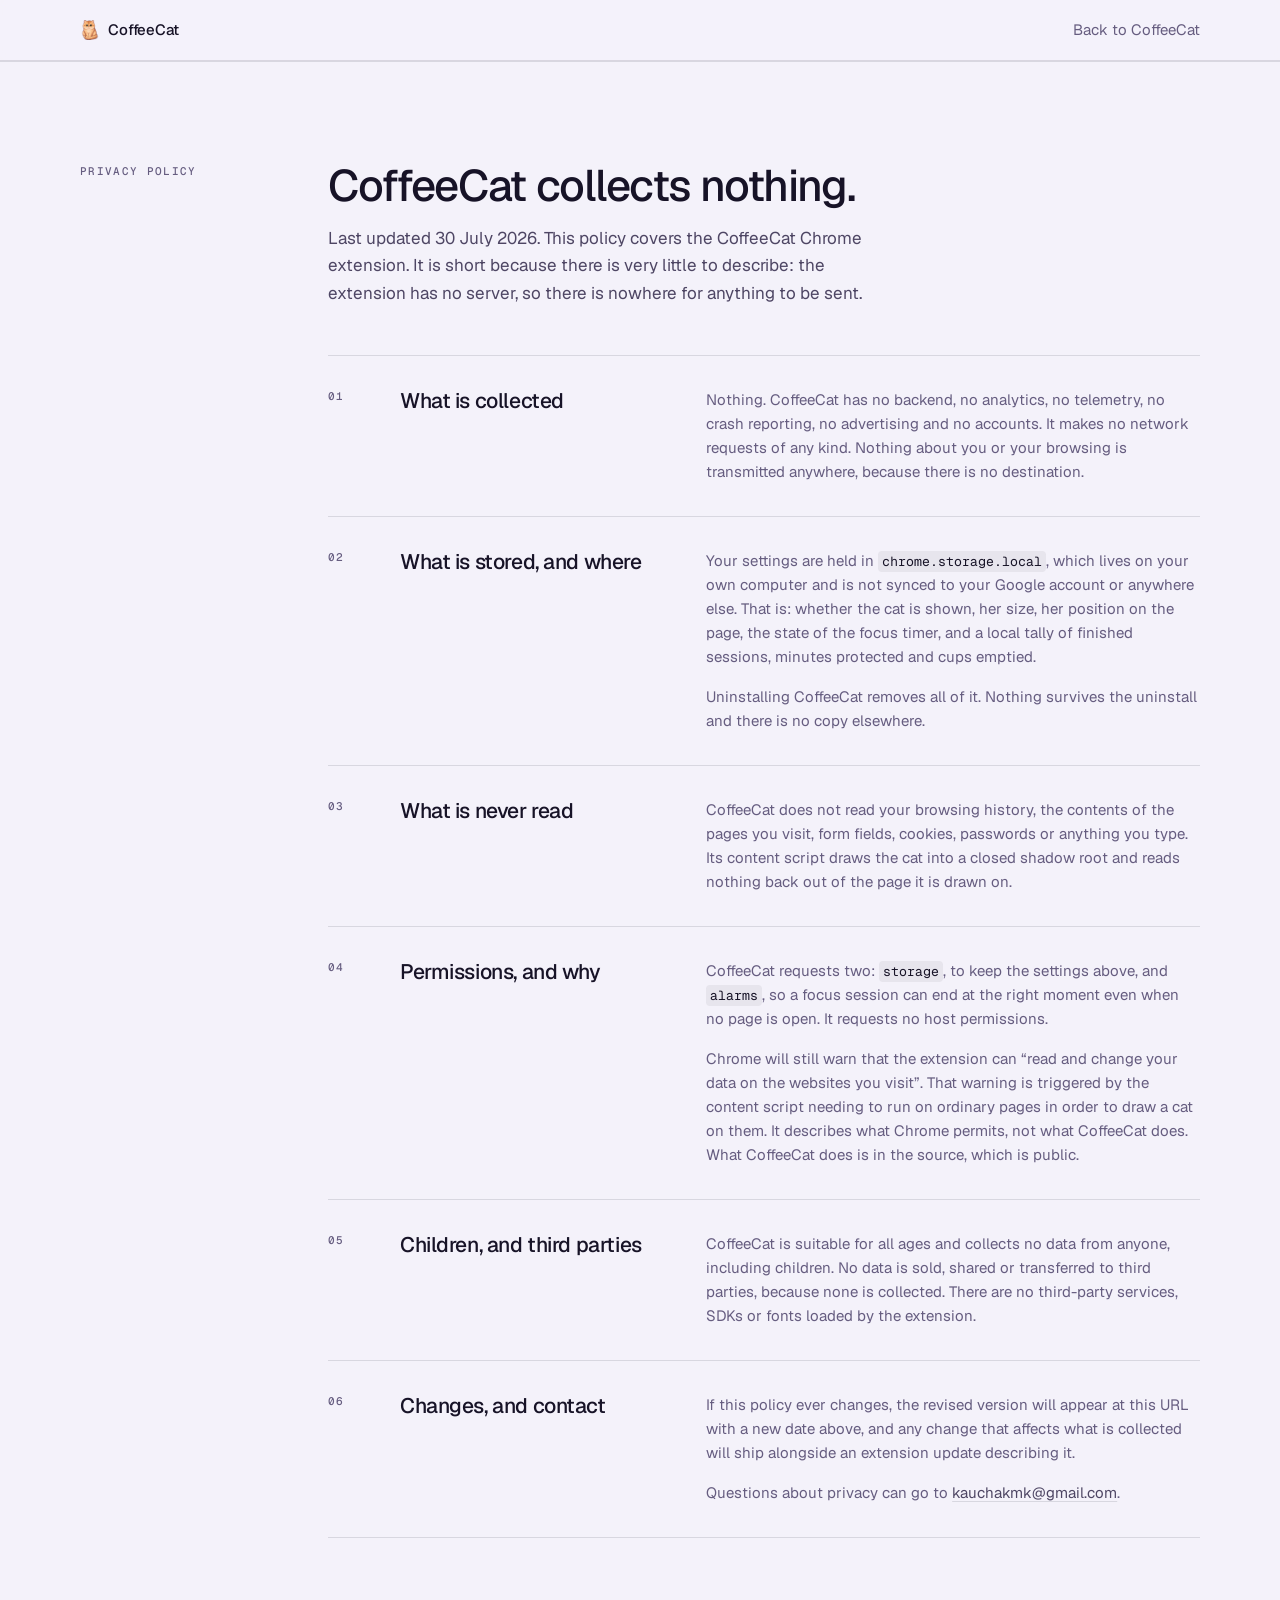
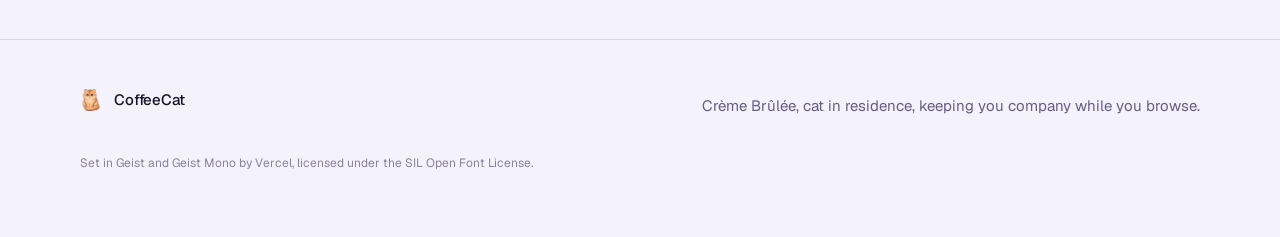
==== site/privacy.html @ c5d27bdf "CAT: creating extension" ====
<!doctype html>
<html lang="en">
  <head>
    <meta charset="utf-8">
    <meta name="viewport" content="width=device-width, initial-scale=1">
    <title>CoffeeCat privacy policy</title>
    <meta name="description" content="CoffeeCat collects nothing. This page is the formal statement of that, and the URL given to the Chrome Web Store.">

    <!-- Same relative-path rule as index.html: serve the repo root, not site/,
         or ../assets 404s. -->
    <link rel="icon" href="../assets/icons/icon-32.png" sizes="32x32">
    <link rel="apple-touch-icon" href="../assets/icons/icon-128.png">
    <link rel="preload" href="fonts/Geist-Variable.woff2" as="font" type="font/woff2" crossorigin>
    <link rel="stylesheet" href="styles.css">
  </head>
  <body>
    <header class="nav">
      <div class="wrap nav-inner">
        <a class="nav-mark" href="index.html">
          <img src="../assets/icons/icon-48.png" alt="">
          CoffeeCat
        </a>
        <nav class="nav-links" aria-label="Sections">
          <a href="index.html">Back to CoffeeCat</a>
        </nav>
      </div>
    </header>

    <!-- No data-reveal attributes anywhere on this page. index.html fades its
         sections in on scroll, which is fine for a marketing page; a policy
         someone has been sent to read should be readable the instant it loads,
         including with JavaScript off. This page loads no scripts at all. -->
    <main id="top">
      <section class="act">
        <div class="wrap act-grid">
          <div class="act-label">
            <p class="eyebrow">Privacy policy</p>
          </div>
          <div class="act-body">
            <div class="section-head">
              <h2>CoffeeCat collects nothing.</h2>
              <p>Last updated 30 July 2026. This policy covers the CoffeeCat Chrome extension. It is short because there is very little to describe: the extension has no server, so there is nowhere for anything to be sent.</p>
            </div>

            <div class="rows">
              <article class="row">
                <span class="row-num" aria-hidden="true">01</span>
                <h3>What is collected</h3>
                <p>Nothing. CoffeeCat has no backend, no analytics, no telemetry, no crash reporting, no advertising and no accounts. It makes no network requests of any kind. Nothing about you or your browsing is transmitted anywhere, because there is no destination.</p>
              </article>

              <article class="row">
                <span class="row-num" aria-hidden="true">02</span>
                <h3>What is stored, and where</h3>
                <div class="row-prose">
                  <p>Your settings are held in <code>chrome.storage.local</code>, which lives on your own computer and is not synced to your Google account or anywhere else. That is: whether the cat is shown, her size, her position on the page, the state of the focus timer, and a local tally of finished sessions, minutes protected and cups emptied.</p>
                  <p>Uninstalling CoffeeCat removes all of it. Nothing survives the uninstall and there is no copy elsewhere.</p>
                </div>
              </article>

              <article class="row">
                <span class="row-num" aria-hidden="true">03</span>
                <h3>What is never read</h3>
                <p>CoffeeCat does not read your browsing history, the contents of the pages you visit, form fields, cookies, passwords or anything you type. Its content script draws the cat into a closed shadow root and reads nothing back out of the page it is drawn on.</p>
              </article>

              <article class="row">
                <span class="row-num" aria-hidden="true">04</span>
                <h3>Permissions, and why</h3>
                <div class="row-prose">
                  <p>CoffeeCat requests two: <code>storage</code>, to keep the settings above, and <code>alarms</code>, so a focus session can end at the right moment even when no page is open. It requests no host permissions.</p>
                  <p>Chrome will still warn that the extension can &ldquo;read and change your data on the websites you visit&rdquo;. That warning is triggered by the content script needing to run on ordinary pages in order to draw a cat on them. It describes what Chrome permits, not what CoffeeCat does. What CoffeeCat does is in the source, which is public.</p>
                </div>
              </article>

              <article class="row">
                <span class="row-num" aria-hidden="true">05</span>
                <h3>Children, and third parties</h3>
                <p>CoffeeCat is suitable for all ages and collects no data from anyone, including children. No data is sold, shared or transferred to third parties, because none is collected. There are no third-party services, SDKs or fonts loaded by the extension.</p>
              </article>

              <article class="row">
                <span class="row-num" aria-hidden="true">06</span>
                <h3>Changes, and contact</h3>
                <div class="row-prose">
                  <p>If this policy ever changes, the revised version will appear at this URL with a new date above, and any change that affects what is collected will ship alongside an extension update describing it.</p>
                  <p>Questions about privacy can go to <a href="mailto:kauchakmk@gmail.com">kauchakmk@gmail.com</a>.</p>
                </div>
              </article>
            </div>
          </div>
        </div>
      </section>
    </main>

    <footer class="site-footer">
      <div class="wrap">
        <span class="footer-mark">
          <img src="../assets/icons/icon-48.png" alt="">
          CoffeeCat
        </span>
        <p>Crème Brûlée, cat in residence, keeping you company while you browse.</p>
        <small>Set in Geist and Geist Mono by Vercel, licensed under the SIL Open Font License.</small>
      </div>
    </footer>
  </body>
</html>
---- site/styles.css ----
/* CoffeeCat marketing site.

   Direction: editorial paper with one dark act, drawn from studio-size.com and
   humanmade.co.jp. Both of those sites reach "designed" the same way, and it is
   almost entirely subtractive:

     - one grotesque, three weights, nothing else
     - five or six colours for the whole page
     - no strokes and no box-shadows anywhere; grouping comes from alignment,
       hairline rules and whitespace instead of from enclosure
     - very tight negative tracking on display type, wide positive tracking on
       small uppercase labels
     - one slow, decisive easing curve used for everything

   The previous sheet did the opposite: a 3-4px plum stroke around every box, a
   hard offset "sticker" shadow under each one, two radial gradients on the body
   and ~20 colour tokens. Enclosing a thing requires no compositional decision,
   which is exactly why generated UI reaches for it. Every deletion below trades
   an enclosure for an alignment.

   What survived from the old sheet, and why:
     - --demo-top / --demo-bot / --on-demo. They depict a page being browsed,
       not site chrome, so they are theme-constant by design (see .browser-page).
     - The .demo-cup geometry block. Those --win-* / --liq-* values are written
       by script.js from tools/render_mug.py output; the site must not drift
       from the sprite the extension actually ships.

   Hue pass (this revision). The page was built on #a85a2e terracotta, which is
   close enough to Anthropic's clay to read as borrowed, and it fought the one
   thing on the page that has to stay warm: an orange cat. Two warm families
   competing is why the chrome never settled. The page now runs a violet
   family (phantom.com's) as the UI colour and leaves warmth entirely to the
   art -- the cat, the coffee, the crema. Complement, not competition.

   The load-bearing rule, and the reason the buttons looked wrong even in the
   old palette: a light accent is a FILL, not a text colour. #ab9ff2 carries
   white at 2.3:1 -- nowhere near legible -- so the primary button is dark ink
   on lavender, which is how Phantom actually sets it. Text-on-paper uses a
   separate, much darker stop (--accent-text). Getting these two confused is
   what produces the washed-out lavender button you see on most clones. */

/* ---------- Fonts ---------- */
/* Vendored under site/fonts/ (SIL OFL, see fonts/LICENSE.txt). Self-hosted
   rather than CDN-linked: the extension has no backend and no network
   dependency, and the site should not acquire one. url()s resolve against this
   stylesheet, so they work whether the repo root is served or index.html is
   opened directly. */

@font-face {
  font-family: "Geist";
  src: url("fonts/Geist-Variable.woff2") format("woff2-variations");
  font-weight: 100 900;
  font-style: normal;
  font-display: swap;
}

@font-face {
  font-family: "Geist Mono";
  src: url("fonts/GeistMono-Variable.woff2") format("woff2-variations");
  font-weight: 100 900;
  font-style: normal;
  font-display: swap;
}

/* ---------- Tokens ---------- */

:root {
  --font: "Geist", system-ui, -apple-system, "Segoe UI", sans-serif;
  --font-mono: "Geist Mono", ui-monospace, SFMono-Regular, Menlo, monospace;

  /* The display unit. Both reference sites set `html { font-size: ~0.694vw }`
     so the whole composition scales as one object -- and in doing so they
     override the visitor's browser font-size preference (WCAG 1.4.4). This
     keeps the proportional feel where it does the work (the wordmark, the
     section numerals, the band rhythm) and leaves body copy in rem, where the
     preference actually matters.

     0.72vw lands at ~10.4px on a 1440 comp; the clamp floor is what keeps the
     wordmark from collapsing on a phone and the ceiling stops it running away
     on a 2560 display. */
  --u: clamp(4px, 0.72vw, 11px);

  /* 4pt grid, unchanged -- it was never the problem. */
  --s1: 4px;   --s2: 8px;   --s3: 12px;  --s4: 16px;
  --s5: 20px;  --s6: 24px;  --s7: 32px;  --s8: 48px;
  --s9: 64px;  --s10: 96px;

  /* Six values for the entire page. The neutrals are not grey -- every one of
     them carries a little of the accent's violet, which is what makes a
     restricted palette read as chosen rather than as default. Contrast against
     --paper, all AA at body size: ink 16.3:1, ink-2 7.9:1, ink-3 5.5:1,
     accent-text 6.1:1. */
  --paper: #f4f2fa;
  --panel: #fbfaff;
  --ink: #171327;
  --ink-2: #4e4664;
  --ink-3: #665d80;
  --rule: rgba(23, 19, 39, 0.12);
  --rule-strong: rgba(23, 19, 39, 0.24);

  /* Three stops of one hue, because one stop cannot do three jobs.

     #ab9ff2 is the brand colour, but it is a *light* colour, and this is a
     light page. Two separate limits bite:
       - as a fill it sits 2.1:1 against --paper, under the 3:1 that a control's
         own boundary needs to be identifiable (WCAG 1.4.11). A lavender pill on
         near-white paper is legible only because of the text inside it.
       - as text it is 2.3:1, which is not a text colour under any rule.
     So the light field runs the fill one step deeper (3.1:1 boundary, 5.3:1
     for the label) and text three steps deeper. The pale original is not lost:
     .act--dark hands both jobs back to it, where a dark ground makes it work.

     --accent-hover deepens rather than lightens. Lightening a pale fill on
     hover weakens the affordance exactly as the pointer commits to it, and it
     would drag the label under AA -- the deeper stop keeps it at 4.7:1. */
  --accent: #8b7ce9;
  --accent-hover: #8272e6;
  --accent-text: #5d43b8;
  --on-accent: #171327;

  /* Focus rings are their own token because they cannot use --accent: a 2px
     lavender ring sits at 2.3:1 against --paper and fails the 3:1 non-text
     minimum (WCAG 1.4.11). --accent-text clears it at 6.1:1, and because the
     dark act re-points --accent-text at the light lavender, one declaration
     stays correct on both fields. */
  --focus: var(--accent-text);

  /* The demo "web page" surface. Deliberately constant: it depicts a page being
     browsed, not site chrome.

     Previously both stops were CAT_RAMP entries (#531a26 / #470928) so the fur
     sat in its own shadow family. That tie is now half kept and half traded on
     purpose: the field is violet so it belongs to the palette, but it lands on
     the warm plum side of violet -- the cat's darkest edge is #470928 (EDGE in
     tools/render_mug.py), and running the panel too blue would leave the
     silhouette floating on an unrelated hue. Do not push these toward indigo
     without looking at the cat. */
  --demo-top: #3b1a4e;
  --demo-bot: #22102f;
  --on-demo: rgba(242, 237, 255, 0.34);
  --on-demo-faint: rgba(242, 237, 255, 0.07);

  /* Type. Display is driven off --u; everything from the lede down is fixed so
     it respects the browser's font-size setting. */
  /* The vw term only bites below ~380px, where --u has bottomed out on its
     clamp floor and "CoffeeCat" at 18u would run 17px past the measure on a
     320px screen. Above that the min() always picks the --u term. */
  --t-display: min(calc(var(--u) * 18), 19vw);
  --t-h2: clamp(30px, 3.6vw, 44px);
  --t-h3: 21px;
  --t-lead: 20px;
  --t-body: 17px;
  --t-small: 15px;
  --t-label: 11px;

  /* Radii are 0 for structure. The single soft value is reserved for the two
     panels that depict a screen, where it reads as a device corner rather than
     as decoration. */
  --r-panel: 18px;

  /* studio-size's curve, at their 300ms. The extension keeps its own HIG timing
     (src/popup.css) -- product chrome and an editorial page have different
     jobs, and pretending otherwise is what makes marketing sites feel like
     settings screens. */
  --ease: cubic-bezier(0.51, 0.01, 0.2, 1);
  --dur: 300ms;

  --nav-h: 60px;

  color-scheme: light;
}

/* No `prefers-color-scheme` block. "One dark act" IS the structure: inverting
   the whole page would flatten the contrast between section (02) and the rest,
   which is the only rhythm the page has. Neither reference site ships a dark
   mode either; each commits to one look. */

/* ---------- Base ---------- */

* {
  box-sizing: border-box;
}

html {
  scroll-behavior: smooth;
  /* Anchor targets must clear the sticky header. */
  scroll-padding-top: calc(var(--nav-h) + var(--s6));
}

body {
  margin: 0;
  background: var(--paper);
  color: var(--ink-2);
  font-family: var(--font);
  font-size: var(--t-body);
  line-height: 1.6;
  -webkit-font-smoothing: antialiased;
  -moz-osx-font-smoothing: grayscale;
  /* Geist ships proportional figures by default; the page has enough numerals
     (times, sizes, step counts) that lining them up is worth one declaration. */
  font-variant-numeric: tabular-nums;
}

h1, h2, h3, p, ol, ul, figure, figcaption, dl, dd {
  margin: 0;
}

/* Deliberately NO `img { max-width: 100% }` reset here. Every image on this
   page sets its own width, and .mug-liquid is sized *wider than its own clip
   window* on purpose -- --liq-w is 10000/FILL_WINDOW.width, ~181%, which is
   what rebuilds the sprite at full cup-box scale inside overflow:hidden. A
   blanket max-width clamps that to 100% and the coffee renders as a narrow
   column stuck to the left wall of the mug. */

/* One container rule for every band on the page. Sections are full-width so a
   dark one bleeds edge to edge with no negative-margin trick; only .wrap
   constrains the measure. */
.wrap {
  width: min(1120px, calc(100vw - var(--s8)));
  margin: 0 auto;
}

/* ---------- Type ---------- */

h1 {
  color: var(--ink);
  font-size: var(--t-display);
  font-weight: 500;
  line-height: 0.84;
  /* Display tracking has to come in hard as size goes up -- this is the single
     most visible difference between set type and default type. */
  letter-spacing: -0.045em;
}

h2 {
  color: var(--ink);
  font-size: var(--t-h2);
  font-weight: 500;
  line-height: 1.04;
  letter-spacing: -0.03em;
  text-wrap: balance;
}

h3 {
  color: var(--ink);
  font-size: var(--t-h3);
  font-weight: 500;
  line-height: 1.25;
  letter-spacing: -0.02em;
}

p {
  color: var(--ink-2);
}

/* The inverse of display tracking: at 11px, uppercase needs air to stay
   legible, and the wide track is what marks it as a label rather than as small
   body copy. */
.eyebrow,
.num,
.row-num {
  font-family: var(--font-mono);
  font-size: var(--t-label);
  font-weight: 500;
  letter-spacing: 0.12em;
  text-transform: uppercase;
  color: var(--ink-3);
}

.lede {
  font-size: var(--t-lead);
  line-height: 1.5;
  max-width: 42ch;
}

code {
  /* Tight horizontal padding: at 0.4em the trailing punctuation after an
     inline <code> visibly detaches from it. */
  padding: 0.15em 0.28em;
  border-radius: 4px;
  background: rgba(23, 19, 39, 0.06);
  color: var(--ink);
  font-family: var(--font-mono);
  font-size: 0.88em;
}

/* ---------- Nav ---------- */

.nav {
  position: sticky;
  top: 0;
  z-index: 10;
  border-bottom: 1px solid var(--rule);
  background: color-mix(in srgb, var(--paper) 82%, transparent);
  backdrop-filter: saturate(1.4) blur(14px);
  -webkit-backdrop-filter: saturate(1.4) blur(14px);
}

.nav-inner {
  display: flex;
  align-items: center;
  justify-content: space-between;
  gap: var(--s6);
  height: var(--nav-h);
}

.nav-mark {
  display: inline-flex;
  align-items: center;
  gap: var(--s2);
  color: var(--ink);
  font-size: var(--t-small);
  font-weight: 500;
  letter-spacing: -0.01em;
  text-decoration: none;
}

.nav-mark img {
  width: 20px;
  height: 20px;
}

.nav-links {
  display: flex;
  gap: var(--s6);
}

.nav-links a {
  color: var(--ink-3);
  font-size: var(--t-small);
  text-decoration: none;
  transition: color var(--dur) var(--ease);
}

.nav-links a:hover {
  color: var(--ink);
}

.nav-toggle {
  display: none;
  align-items: center;
  justify-content: center;
  min-width: 44px;
  min-height: 44px;
  padding: 0 var(--s3);
  border: 1px solid var(--rule-strong);
  border-radius: 999px;
  background: transparent;
  color: var(--ink);
  font: 500 var(--t-small) / 1 var(--font);
}

.nav-toggle[aria-expanded="true"] {
  background: var(--ink);
  color: var(--paper);
}

/* ---------- Buttons ---------- */
/* Scoped to .btn. Styling the bare `a` element -- as the old sheet did -- turned
   every link on the page into a 44px filled button, footer and prose included. */

.btn {
  display: inline-flex;
  align-items: center;
  min-height: 46px;
  padding: 0 var(--s6);
  border: 1px solid transparent;
  border-radius: 999px;
  background: var(--accent);
  color: var(--on-accent);
  font-size: var(--t-small);
  font-weight: 500;
  letter-spacing: -0.005em;
  text-decoration: none;
  transition:
    background-color var(--dur) var(--ease),
    border-color var(--dur) var(--ease),
    color var(--dur) var(--ease);
}

.btn:hover {
  background: var(--accent-hover);
}

/* A hairline and a colour shift, not a raised slab. */
.btn.secondary {
  background: transparent;
  border-color: var(--rule-strong);
  color: var(--ink);
}

.btn.secondary:hover {
  background: rgba(23, 19, 39, 0.04);
  border-color: var(--ink);
}

a:focus-visible,
button:focus-visible {
  outline: 2px solid var(--focus);
  outline-offset: 3px;
  border-radius: 2px;
}

/* ---------- Section spine ---------- */
/* Every section is a numbered act: a mono label in a narrow left column, the
   content in a wide right one. This is what replaced "each section is a card in
   a card grid" -- the page now has a structure instead of a stack. */

.act {
  padding-block: calc(var(--u) * 11);
  border-top: 1px solid var(--rule);
}

.act-grid {
  display: grid;
  grid-template-columns: minmax(0, 200px) minmax(0, 1fr);
  gap: var(--s8);
  align-items: start;
}

/* The label rides along beside its content, which is what gives a long section
   a sense of place. align-self:start is load-bearing -- a stretched grid item
   cannot stick. */
.act-label {
  position: sticky;
  top: calc(var(--nav-h) + var(--s7));
  display: grid;
  gap: var(--s2);
  align-self: start;
}

.act-body {
  min-width: 0;
  display: grid;
  gap: var(--s8);
}

.section-head {
  display: grid;
  gap: var(--s4);
  max-width: 52ch;
}

/* ---------- Hero ---------- */

.hero {
  border-top: 0;
  padding-block: calc(var(--u) * 9) calc(var(--u) * 11);
}

.hero-grid {
  display: grid;
  gap: var(--s5);
}

/* align-items:start, not end. The demo panel is much taller than the copy, and
   bottom-aligning them opened ~200px of dead air between the wordmark and the
   tagline -- a hole in the middle of the reading path. Trailing whitespace at
   the foot of a short column is normal; a gap mid-sentence is not. */
.hero-lower {
  display: grid;
  grid-template-columns: minmax(0, 0.85fr) minmax(300px, 1.15fr);
  gap: var(--s9);
  align-items: start;
  margin-top: var(--s7);
}

/* The children carry their own `max-width` in ch, so they do not need
   `justify-items: start` to keep a sane measure -- and leaving it off lets
   .hero-actions fill the column, which is what the full-width button rule
   under 640px hangs off. */
.hero-copy {
  display: grid;
  gap: var(--s5);
  min-width: 0;
  padding-bottom: var(--s4);
}

.tagline {
  color: var(--ink);
  font-size: var(--t-lead);
  font-weight: 400;
  line-height: 1.35;
  letter-spacing: -0.015em;
  max-width: 24ch;
}

.hero-actions {
  display: flex;
  flex-wrap: wrap;
  gap: var(--s3);
  margin-top: var(--s2);
}

.cat-note {
  display: grid;
  gap: var(--s1);
  max-width: 30ch;
  margin: 0;
  padding-top: var(--s4);
  border-top: 1px solid var(--rule);
  color: var(--ink-3);
  font-size: var(--t-small);
  line-height: 1.45;
}

.cat-note span {
  color: var(--accent-text);
  font-family: var(--font-mono);
  font-size: var(--t-label);
  font-weight: 500;
  letter-spacing: 0.12em;
  text-transform: uppercase;
}

/* ---------- Hero browser demo ---------- */

.browser-demo {
  overflow: hidden;
  border-radius: var(--r-panel);
  background: var(--panel);
}

.browser-bar {
  display: flex;
  align-items: center;
  gap: var(--s2);
  min-height: 40px;
  padding: 0 var(--s4);
  border-bottom: 1px solid var(--rule);
}

/* Hairline outlines rather than the old 2px plum discs -- at this size a heavy
   stroke reads as three loud dots instead of as window furniture. */
.browser-bar span {
  width: 9px;
  height: 9px;
  border: 1px solid var(--rule-strong);
  border-radius: 50%;
}

.browser-bar strong {
  margin-left: var(--s2);
  color: var(--ink-3);
  font-family: var(--font-mono);
  font-size: 12px;
  font-weight: 400;
}

.browser-page {
  position: relative;
  min-height: 420px;
  overflow: hidden;
  background:
    linear-gradient(90deg, var(--on-demo-faint) 1px, transparent 1px),
    linear-gradient(var(--demo-top), var(--demo-bot));
  background-size: 80px 80px, auto;
}

/* Top-left, clear of the cup and the cat's paw. Placed bottom-right, the
   skeleton bars ran underneath both and read as a rendering glitch. */
.feed-lines {
  position: absolute;
  left: var(--s7);
  top: var(--s7);
  display: grid;
  gap: var(--s3);
  width: min(240px, 46%);
}

.feed-lines span {
  height: 12px;
  border-radius: 999px;
  background: var(--on-demo);
}

.feed-lines span:nth-child(2) { width: 82%; }
.feed-lines span:nth-child(3) { width: 60%; }

.demo-cat {
  position: absolute;
  left: 11%;
  bottom: 8%;
  /* Sized so the auto height lands at ~324px -- the buddy art is 0.78:1, and at
     300px wide the box grows to 385px and clips against .browser-page's
     overflow:hidden. */
  width: min(252px, 44%);
}

/* `>` is load-bearing. As `.demo-cat img` this also matched the three mug
   sprite layers, so mug-back, mug-fill and mug-front each cast their own hard
   18px copy of themselves and the three stacked into a dark rectangle sitting
   under the cup. The cat is the only child image element; the cup is a <span>.

   The shadow itself is now soft rather than the old `0 18px 0` hard offset --
   that was the sticker idiom this redesign removed everywhere else, and on the
   dark demo panel it read as a smudge rather than as depth. */
/* This one reads coffeecat-buddy-large.png, not the sprite the extension ships.
   The hero paints the cat at 252px, which wants 504 device px on a 2x display;
   the extension's sprite is cut to the ~181px the float can actually paint. Two
   files rather than one because sharing would either blur the hero or make every
   page in the browser carry the hero's resolution. See tools/render_buddy.py.

   No `image-rendering: pixelated` anywhere on this page any more, on the cat or
   on the mug layers. The art is continuous-tone, so nearest-neighbour was not
   preserving a pixel grid -- there is none to preserve -- it was just dropping
   whichever rows and columns missed the sampling grid. */
.demo-cat > img {
  width: 100%;
  display: block;
  filter: drop-shadow(0 14px 18px rgba(14, 6, 26, 0.5));
}

/* The demo cup is the extension's own sprite, not a lookalike drawn in CSS.
   The --win-* / --liq-* values are written by script.js from the generated
   COFFEECAT_MUG geometry, so this page cannot drift away from the product the
   way a hand-tuned box would. Do not retune these by eye. */
.demo-cup {
  position: absolute;
  right: 4%;
  bottom: 6%;
  width: 31%;
  /* The sprite canvas is square and every layer shares its origin. */
  aspect-ratio: 1;
}

.demo-cup .mug-layer {
  position: absolute;
  inset: 0;
  width: 100%;
  height: 100%;
  display: block;
}

.demo-cup .mug-window {
  position: absolute;
  left: var(--win-x);
  top: var(--win-y);
  width: var(--win-w);
  height: var(--win-h);
  overflow: hidden;
  border-radius: 0 0 50% 50% / 0 0 var(--win-r) var(--win-r);
}

.demo-cup .mug-liquid {
  position: absolute;
  display: block;
  width: var(--liq-w);
  height: var(--liq-h);
  left: var(--liq-x);
  top: var(--liq-y);
}

/* ---------- Brew index ---------- */
/* Transcribed from BREW_MODES in src/popup.js:42-75. If a mode changes there,
   change it here -- the site must not advertise a brew the popup cannot run.

   Was a bordered card stack; now a leader-rule index. A price-list/table-of-
   contents form suits four fixed options far better than four boxes, and the
   rule does the grouping the border used to. */

.index {
  display: grid;
}

.index-row {
  display: grid;
  grid-template-columns: minmax(0, 1fr) auto;
  align-items: baseline;
  gap: var(--s2) var(--s5);
  padding-block: var(--s6);
  border-top: 1px solid var(--rule);
}

.index-row:last-child {
  border-bottom: 1px solid var(--rule);
}

/* The leader lives inside the <dt> because a <dl> row admits only dt/dd -- a
   decorative <span> between them would be invalid markup. */
.index-row dt {
  display: flex;
  align-items: center;
  gap: var(--s4);
  color: var(--ink);
  font-size: var(--t-h3);
  font-weight: 500;
  letter-spacing: -0.02em;
}

.index-row dt::after {
  content: "";
  flex: 1 1 auto;
  height: 1px;
  background: var(--rule);
}

.index-row .dose {
  font-family: var(--font-mono);
  font-size: var(--t-small);
  font-weight: 500;
  letter-spacing: 0.02em;
  text-transform: uppercase;
  color: var(--accent-text);
  white-space: nowrap;
}

.index-row .note {
  grid-column: 1 / -1;
  color: var(--ink-3);
  font-size: var(--t-small);
  max-width: 52ch;
}

/* ---------- The dark act ---------- */

.act--dark {
  /* Scoped token override rather than a media query: this section is dark
     because of what it depicts, not because of a system preference. */
  --paper: #14111f;
  --panel: #1e1a2e;
  --ink: #f3f0fb;
  --ink-2: #a9a2c4;
  --ink-3: #8b83a8;
  --rule: rgba(243, 240, 251, 0.14);
  --rule-strong: rgba(243, 240, 251, 0.28);
  /* On the dark field the brand lavender is finally usable at full strength --
     7.9:1 as text, and any fill made of it is unmistakable against #14111f --
     so the three light-field stops collapse back into one colour. This is the
     only place on the page the brand hue appears undiluted, which is most of
     why the dark act reads as an event rather than as a colour inversion. */
  --accent: #ab9ff2;
  --accent-hover: #bcb0f5;
  --accent-text: #ab9ff2;

  background: var(--paper);
  color: var(--ink-2);
  border-top-color: transparent;
}

.band {
  grid-template-columns: minmax(0, 1fr) minmax(240px, 300px);
  gap: var(--s9);
  align-items: center;
}

@media (min-width: 901px) {
  .band {
    display: grid;
  }
}

.band-copy {
  display: grid;
  gap: var(--s4);
  max-width: 52ch;
}

.intermission-preview {
  display: grid;
  gap: var(--s4);
}

.intermission-page {
  position: relative;
  min-height: 210px;
  overflow: hidden;
  border-radius: var(--r-panel);
  background: linear-gradient(var(--demo-top), var(--demo-bot));
}

.intermission-page span {
  position: relative;
  z-index: 1;
  display: block;
  width: 70%;
  height: 10px;
  margin: var(--s5) auto 0;
  border-radius: 999px;
  background: var(--on-demo);
}

.intermission-page img {
  position: absolute;
  left: 50%;
  bottom: var(--s5);
  z-index: 3;
  width: 92px;
  transform: translateX(-50%);
}

/* The last warm colours on the page, and deliberately so: this is coffee, not
   chrome. The violet field is what lets them stay warm without the page
   reading as two competing temperatures -- against the old terracotta UI these
   browns were just more of the same. Do not violet-shift the coffee. */
.intermission-coffee {
  position: absolute;
  inset: 0;
  z-index: 2;
  background:
    linear-gradient(rgba(123, 62, 25, 0.2), rgba(55, 24, 12, 0.72)),
    rgba(79, 36, 16, 0.7);
  transform: scaleY(0);
  transform-origin: center bottom;
  animation: siteCoffeeRise 4s ease-in-out infinite;
}

.intermission-coffee::before {
  content: "";
  position: absolute;
  left: -10%;
  right: -10%;
  top: -14px;
  height: 30px;
  border-radius: 50%;
  background: rgba(255, 190, 116, 0.28);
}

.intermission-preview figcaption {
  display: grid;
  gap: var(--s1);
}

.intermission-preview strong {
  color: var(--ink);
  font-size: var(--t-small);
  font-weight: 500;
  letter-spacing: -0.01em;
}

.intermission-preview small {
  color: var(--ink-3);
  font-size: 13px;
  line-height: 1.45;
}

@keyframes siteCoffeeRise {
  0%, 20% { transform: scaleY(0.08); }
  70%, 100% { transform: scaleY(1); }
}

/* ---------- Numbered rows ---------- */
/* Replaces .card-grid. Same content, no boxes: a numeral, a heading and a
   measure, separated by hairlines. Three bordered cards in a row all compete
   for the same attention; three rows read in order, which is how the content
   is actually meant to be taken. */

.rows {
  display: grid;
}

.row {
  display: grid;
  grid-template-columns: 3rem minmax(0, 0.8fr) minmax(0, 1.4fr);
  gap: var(--s6);
  align-items: start;
  padding-block: var(--s7);
  border-top: 1px solid var(--rule);
}

.row:last-child {
  border-bottom: 1px solid var(--rule);
}

.row p {
  font-size: var(--t-small);
  color: var(--ink-3);
  max-width: 56ch;
}

/* Rows carried no prose links until the privacy page, so these were falling
   through to the UA's blue. Ink with a muted underline instead: on this palette
   a saturated blue is the loudest thing in the column, and the surrounding text
   is already --ink-3. */
.row p a {
  color: var(--ink-2);
  text-decoration: underline;
  text-decoration-color: var(--rule);
  text-underline-offset: 0.2em;
  transition: text-decoration-color var(--dur) var(--ease);
}

.row p a:hover {
  text-decoration-color: currentColor;
}

/* A row is a three-column grid, so a row with two paragraphs puts the second
   one in column 1 -- a 3rem gutter, which wraps it to roughly one word per
   line. Wrapping the prose keeps it a single grid item however many paragraphs
   it holds. The privacy page needs this; index.html's rows are all one
   paragraph and are unaffected. */
.row-prose {
  display: grid;
  gap: var(--s4);
}

.row-prose p {
  margin: 0;
}

/* ---------- Install steps ---------- */

.steps {
  display: grid;
  padding: 0;
  list-style: none;
  counter-reset: step;
}

.steps li {
  display: grid;
  grid-template-columns: 3rem minmax(0, 1fr);
  gap: var(--s6);
  align-items: baseline;
  padding-block: var(--s5);
  border-top: 1px solid var(--rule);
  color: var(--ink);
  font-size: var(--t-body);
  counter-increment: step;
}

.steps li:last-child {
  border-bottom: 1px solid var(--rule);
}

/* A mono numeral in the same column as .row-num, so steps and rows share one
   spine down the page. The old circled counter was a third border idiom. */
.steps li::before {
  content: "0" counter(step);
  font-family: var(--font-mono);
  font-size: var(--t-label);
  font-weight: 500;
  letter-spacing: 0.12em;
  color: var(--ink-3);
}

/* ---------- Notes + footer ---------- */

.notes {
  gap: var(--s4);
  max-width: 68ch;
}

.notes p {
  font-size: var(--t-small);
  color: var(--ink-3);
}

.install-close {
  display: flex;
  align-items: center;
  gap: var(--s4);
  margin-top: var(--s8);
  padding-top: var(--s6);
  border-top: 1px solid var(--rule);
}

/* Height drives, width follows. This was a 56x56 square, which is fine for the
   nav and footer marks (those use icon-48.png, which really is square) but not
   for the buddy art: it is 200x257, so forcing it into a square squashed the cat
   to 78% of her height and she read as short and wide. Setting one dimension is
   safer than object-fit here, because it leaves no phantom box for the flex gap
   to measure against. */
.install-close img {
  height: 56px;
  width: auto;
}

.install-close p {
  display: grid;
  gap: var(--s1);
  margin: 0;
}

.install-close strong {
  color: var(--ink);
  font-size: var(--t-small);
  font-weight: 500;
}

.install-close span {
  color: var(--ink-3);
  font-size: var(--t-small);
}

.site-footer {
  padding-block: var(--s8) var(--s9);
  border-top: 1px solid var(--rule);
}

.site-footer .wrap {
  display: flex;
  flex-wrap: wrap;
  align-items: baseline;
  justify-content: space-between;
  gap: var(--s4);
}

.site-footer p {
  font-size: var(--t-small);
  color: var(--ink-3);
}

.site-footer small {
  flex-basis: 100%;
  margin-top: var(--s5);
  color: var(--ink-3);
  font-size: 12px;
  opacity: 0.75;
}

.footer-mark {
  display: flex;
  align-items: center;
  gap: var(--s3);
  color: var(--ink);
  font-size: var(--t-small);
  font-weight: 500;
  letter-spacing: -0.01em;
}

.footer-mark img {
  width: 22px;
  height: 22px;
}

/* ---------- Scroll reveal ---------- */
/* The hidden state is applied by script.js, never here -- as a static rule it
   would leave the whole page blank for anyone without JS. See script.js. */

[data-reveal].is-hidden {
  opacity: 0;
  transform: translateY(12px);
}

[data-reveal].is-revealed {
  opacity: 1;
  transform: none;
  transition:
    opacity 600ms var(--ease),
    transform 600ms var(--ease);
}

/* ---------- Responsive ---------- */

@media (max-width: 900px) {
  .wrap {
    width: min(1120px, calc(100vw - var(--s6)));
  }

  .act-grid,
  .hero-lower,
  .band {
    grid-template-columns: 1fr;
  }

  .act-grid {
    gap: var(--s6);
  }

  /* Stacked, the label sits directly above its content -- sticking it would
     park it over the heading it introduces. */
  .act-label {
    position: static;
    grid-auto-flow: column;
    justify-content: start;
    gap: var(--s3);
  }

  .hero-lower {
    gap: var(--s8);
    align-items: stretch;
  }

  .browser-page {
    min-height: 340px;
  }

  .row {
    grid-template-columns: 3rem minmax(0, 1fr);
  }

  .row p {
    grid-column: 2;
  }
}

@media (max-width: 640px) {
  /* Five links will not fit beside the mark, and a hamburger for a six-section
     page is more machinery than the page is worth. The spine numerals carry the
     structure once you are scrolling. */
  .nav-inner {
    position: relative;
  }

  .nav-toggle {
    position: absolute;
    top: 8px;
    right: 0;
    z-index: 1;
    display: inline-flex;
  }

  .nav-links {
    position: absolute;
    top: calc(100% + 1px);
    right: 0;
    left: 0;
    display: none;
    flex-direction: column;
    gap: 0;
    padding: var(--s2) var(--s6) var(--s4);
    border-bottom: 1px solid var(--rule);
    background: var(--paper);
  }

  .nav-links.is-open {
    display: flex;
  }

  .nav-links a {
    display: flex;
    align-items: center;
    min-height: 44px;
  }

  .hero-actions .btn {
    flex: 1 1 100%;
    justify-content: center;
  }

  .index-row {
    grid-template-columns: 1fr;
  }

  /* With one column the leader has nothing to lead to. */
  .index-row dt::after {
    display: none;
  }

  .row,
  .steps li {
    grid-template-columns: 1fr;
    gap: var(--s2);
  }

  .row p {
    grid-column: 1;
  }

  .install-close {
    align-items: flex-start;
  }
}

/* Mirrors the guard the extension already ships (src/popup.css:472-483). The
   coffee rise is a decorative 4s loop; it must stop, not just shorten. */
@media (prefers-reduced-motion: reduce) {
  html {
    scroll-behavior: auto;
  }

  *,
  *::before,
  *::after {
    animation-duration: 0.001ms !important;
    animation-iteration-count: 1 !important;
    transition-duration: 0.001ms !important;
  }

  .intermission-coffee {
    animation: none;
    transform: scaleY(0.72);
  }

  /* Belt and braces: script.js already skips the reveal entirely under reduced
     motion, but if it ever failed to run, content must not be left invisible. */
  [data-reveal].is-hidden {
    opacity: 1;
    transform: none;
  }
}
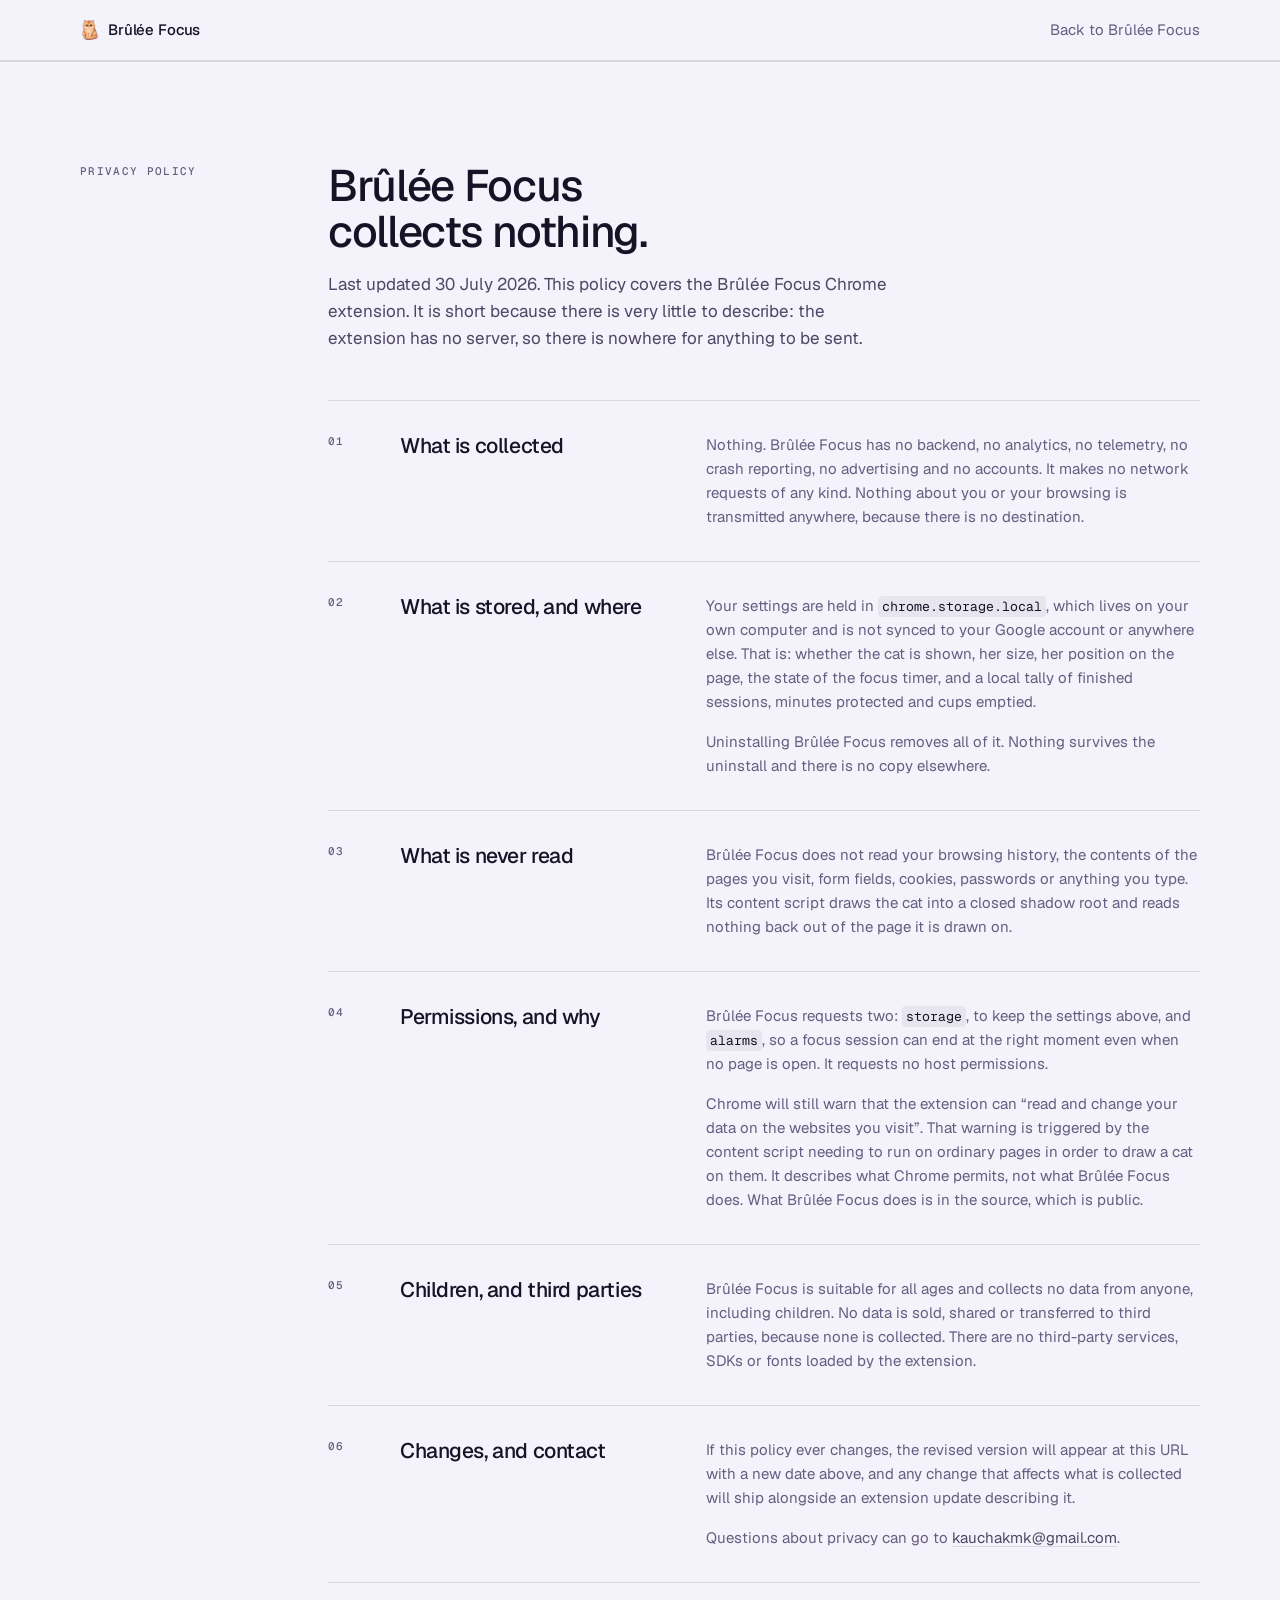
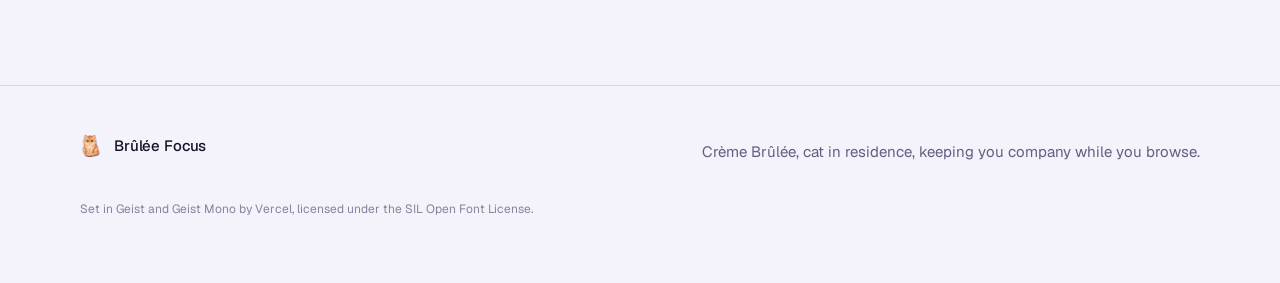
==== commit 9e85c36c: "fixed" ====
--- a/site/privacy.html
+++ b/site/privacy.html
@@ -3,8 +3,8 @@
   <head>
     <meta charset="utf-8">
     <meta name="viewport" content="width=device-width, initial-scale=1">
-    <title>CoffeeCat privacy policy</title>
-    <meta name="description" content="CoffeeCat collects nothing. This page is the formal statement of that, and the URL given to the Chrome Web Store.">
+    <title>Brûlée Focus privacy policy</title>
+    <meta name="description" content="Brûlée Focus collects nothing. This page is the formal statement of that, and the URL given to the Chrome Web Store.">
 
     <!-- Same relative-path rule as index.html: serve the repo root, not site/,
          or ../assets 404s. -->
@@ -18,10 +18,10 @@
       <div class="wrap nav-inner">
         <a class="nav-mark" href="index.html">
           <img src="../assets/icons/icon-48.png" alt="">
-          CoffeeCat
+          Brûlée Focus
         </a>
         <nav class="nav-links" aria-label="Sections">
-          <a href="index.html">Back to CoffeeCat</a>
+          <a href="index.html">Back to Brûlée Focus</a>
         </nav>
       </div>
     </header>
@@ -38,15 +38,15 @@
           </div>
           <div class="act-body">
             <div class="section-head">
-              <h2>CoffeeCat collects nothing.</h2>
-              <p>Last updated 30 July 2026. This policy covers the CoffeeCat Chrome extension. It is short because there is very little to describe: the extension has no server, so there is nowhere for anything to be sent.</p>
+              <h2>Brûlée Focus collects nothing.</h2>
+              <p>Last updated 30 July 2026. This policy covers the Brûlée Focus Chrome extension. It is short because there is very little to describe: the extension has no server, so there is nowhere for anything to be sent.</p>
             </div>
 
             <div class="rows">
               <article class="row">
                 <span class="row-num" aria-hidden="true">01</span>
                 <h3>What is collected</h3>
-                <p>Nothing. CoffeeCat has no backend, no analytics, no telemetry, no crash reporting, no advertising and no accounts. It makes no network requests of any kind. Nothing about you or your browsing is transmitted anywhere, because there is no destination.</p>
+                <p>Nothing. Brûlée Focus has no backend, no analytics, no telemetry, no crash reporting, no advertising and no accounts. It makes no network requests of any kind. Nothing about you or your browsing is transmitted anywhere, because there is no destination.</p>
               </article>
 
               <article class="row">
@@ -54,29 +54,29 @@
                 <h3>What is stored, and where</h3>
                 <div class="row-prose">
                   <p>Your settings are held in <code>chrome.storage.local</code>, which lives on your own computer and is not synced to your Google account or anywhere else. That is: whether the cat is shown, her size, her position on the page, the state of the focus timer, and a local tally of finished sessions, minutes protected and cups emptied.</p>
-                  <p>Uninstalling CoffeeCat removes all of it. Nothing survives the uninstall and there is no copy elsewhere.</p>
+                  <p>Uninstalling Brûlée Focus removes all of it. Nothing survives the uninstall and there is no copy elsewhere.</p>
                 </div>
               </article>
 
               <article class="row">
                 <span class="row-num" aria-hidden="true">03</span>
                 <h3>What is never read</h3>
-                <p>CoffeeCat does not read your browsing history, the contents of the pages you visit, form fields, cookies, passwords or anything you type. Its content script draws the cat into a closed shadow root and reads nothing back out of the page it is drawn on.</p>
+                <p>Brûlée Focus does not read your browsing history, the contents of the pages you visit, form fields, cookies, passwords or anything you type. Its content script draws the cat into a closed shadow root and reads nothing back out of the page it is drawn on.</p>
               </article>
 
               <article class="row">
                 <span class="row-num" aria-hidden="true">04</span>
                 <h3>Permissions, and why</h3>
                 <div class="row-prose">
-                  <p>CoffeeCat requests two: <code>storage</code>, to keep the settings above, and <code>alarms</code>, so a focus session can end at the right moment even when no page is open. It requests no host permissions.</p>
-                  <p>Chrome will still warn that the extension can &ldquo;read and change your data on the websites you visit&rdquo;. That warning is triggered by the content script needing to run on ordinary pages in order to draw a cat on them. It describes what Chrome permits, not what CoffeeCat does. What CoffeeCat does is in the source, which is public.</p>
+                  <p>Brûlée Focus requests two: <code>storage</code>, to keep the settings above, and <code>alarms</code>, so a focus session can end at the right moment even when no page is open. It requests no host permissions.</p>
+                  <p>Chrome will still warn that the extension can &ldquo;read and change your data on the websites you visit&rdquo;. That warning is triggered by the content script needing to run on ordinary pages in order to draw a cat on them. It describes what Chrome permits, not what Brûlée Focus does. What Brûlée Focus does is in the source, which is public.</p>
                 </div>
               </article>
 
               <article class="row">
                 <span class="row-num" aria-hidden="true">05</span>
                 <h3>Children, and third parties</h3>
-                <p>CoffeeCat is suitable for all ages and collects no data from anyone, including children. No data is sold, shared or transferred to third parties, because none is collected. There are no third-party services, SDKs or fonts loaded by the extension.</p>
+                <p>Brûlée Focus is suitable for all ages and collects no data from anyone, including children. No data is sold, shared or transferred to third parties, because none is collected. There are no third-party services, SDKs or fonts loaded by the extension.</p>
               </article>
 
               <article class="row">
@@ -97,7 +97,7 @@
       <div class="wrap">
         <span class="footer-mark">
           <img src="../assets/icons/icon-48.png" alt="">
-          CoffeeCat
+          Brûlée Focus
         </span>
         <p>Crème Brûlée, cat in residence, keeping you company while you browse.</p>
         <small>Set in Geist and Geist Mono by Vercel, licensed under the SIL Open Font License.</small>
--- a/site/styles.css
+++ b/site/styles.css
@@ -1,4 +1,4 @@
-/* CoffeeCat marketing site.
+/* Brûlée Focus marketing site.
 
    Direction: editorial paper with one dark act, drawn from studio-size.com and
    humanmade.co.jp. Both of those sites reach "designed" the same way, and it is
@@ -143,7 +143,7 @@
   /* Type. Display is driven off --u; everything from the lede down is fixed so
      it respects the browser's font-size setting. */
   /* The vw term only bites below ~380px, where --u has bottomed out on its
-     clamp floor and "CoffeeCat" at 18u would run 17px past the measure on a
+     clamp floor and "Brûlée Focus" at 18u would run 17px past the measure on a
      320px screen. Above that the min() always picks the --u term. */
   --t-display: min(calc(var(--u) * 18), 19vw);
   --t-h2: clamp(30px, 3.6vw, 44px);
@@ -595,7 +595,7 @@
    The shadow itself is now soft rather than the old `0 18px 0` hard offset --
    that was the sticker idiom this redesign removed everywhere else, and on the
    dark demo panel it read as a smudge rather than as depth. */
-/* This one reads coffeecat-buddy-large.png, not the sprite the extension ships.
+/* This one reads brulee-buddy-large.png, not the sprite the extension ships.
    The hero paints the cat at 252px, which wants 504 device px on a 2x display;
    the extension's sprite is cut to the ~181px the float can actually paint. Two
    files rather than one because sharing would either blur the hero or make every
@@ -613,7 +613,7 @@
 
 /* The demo cup is the extension's own sprite, not a lookalike drawn in CSS.
    The --win-* / --liq-* values are written by script.js from the generated
-   COFFEECAT_MUG geometry, so this page cannot drift away from the product the
+   BRULEE_MUG geometry, so this page cannot drift away from the product the
    way a hand-tuned box would. Do not retune these by eye. */
 .demo-cup {
   position: absolute;
